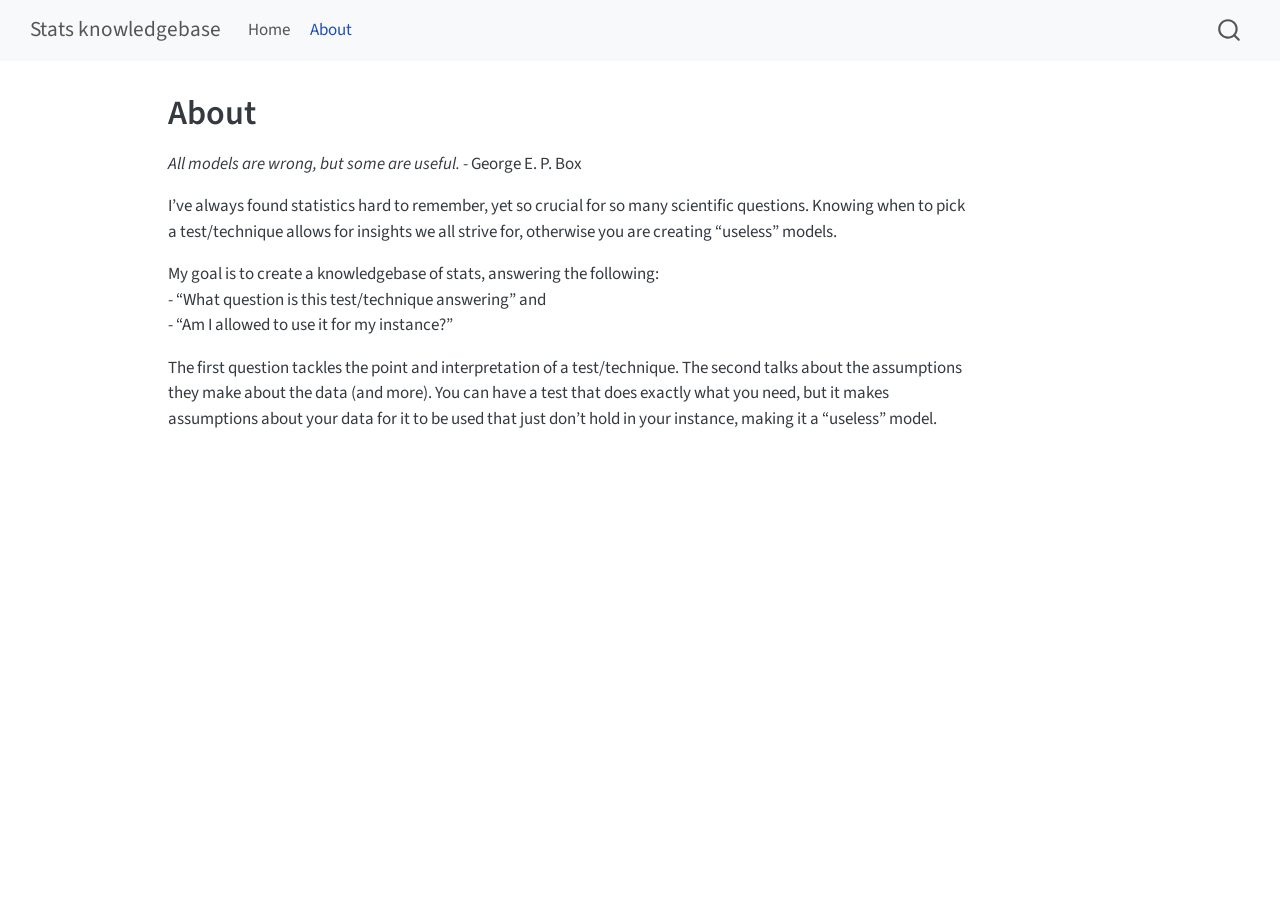
==== about.html @ cfa9640a "Built site for gh-pages" ====
<!DOCTYPE html>
<html xmlns="http://www.w3.org/1999/xhtml" lang="en" xml:lang="en"><head>

<meta charset="utf-8">
<meta name="generator" content="quarto-1.9.38">

<meta name="viewport" content="width=device-width, initial-scale=1.0, user-scalable=yes">


<title>About – Stats knowledgebase</title>
<style>
/* Default styles provided by pandoc.
** See https://pandoc.org/MANUAL.html#variables-for-html for config info.
*/
code{white-space: pre-wrap;}
span.smallcaps{font-variant: small-caps;}
div.columns{display: flex; gap: min(4vw, 1.5em);}
div.column{flex: auto; overflow-x: auto;}
div.hanging-indent{margin-left: 1.5em; text-indent: -1.5em;}
ul.task-list{list-style: none;}
ul.task-list li input[type="checkbox"] {
  width: 0.8em;
  margin: 0 0.8em 0.2em -1em; /* quarto-specific, see https://github.com/quarto-dev/quarto-cli/issues/4556 */ 
  vertical-align: middle;
}
</style>


<script src="site_libs/quarto-nav/quarto-nav.js"></script>
<script src="site_libs/quarto-nav/headroom.min.js"></script>
<script src="site_libs/clipboard/clipboard.min.js"></script>
<script src="site_libs/quarto-search/autocomplete.umd.js"></script>
<script src="site_libs/quarto-search/fuse.min.js"></script>
<script src="site_libs/quarto-search/quarto-search.js"></script>
<meta name="quarto:offset" content="./">
<script src="site_libs/quarto-html/quarto.js" type="module"></script>
<script src="site_libs/quarto-html/tabsets/tabsets.js" type="module"></script>
<script src="site_libs/quarto-html/popper.min.js"></script>
<script src="site_libs/quarto-html/tippy.umd.min.js"></script>
<script src="site_libs/quarto-html/anchor.min.js"></script>
<link href="site_libs/quarto-html/tippy.css" rel="stylesheet">
<link href="site_libs/quarto-html/quarto-syntax-highlighting-15634bcf2e68342d4ad2dfa704d543f6.css" rel="stylesheet" id="quarto-text-highlighting-styles">
<script src="site_libs/bootstrap/bootstrap.min.js"></script>
<link href="site_libs/bootstrap/bootstrap-icons.css" rel="stylesheet">
<link href="site_libs/bootstrap/bootstrap-a547dd1b4798262c927e2e52fa668cb1.min.css" rel="stylesheet" append-hash="true" id="quarto-bootstrap" data-mode="light">
<script id="quarto-search-options" type="application/json">{
  "location": "navbar",
  "copy-button": false,
  "collapse-after": 3,
  "panel-placement": "end",
  "type": "overlay",
  "limit": 50,
  "keyboard-shortcut": [
    "f",
    "/",
    "s"
  ],
  "show-item-context": false,
  "language": {
    "search-no-results-text": "No results",
    "search-matching-documents-text": "matching documents",
    "search-copy-link-title": "Copy link to search",
    "search-hide-matches-text": "Hide additional matches",
    "search-more-match-text": "more match in this document",
    "search-more-matches-text": "more matches in this document",
    "search-clear-button-title": "Clear",
    "search-text-placeholder": "",
    "search-detached-cancel-button-title": "Cancel",
    "search-submit-button-title": "Submit",
    "search-label": "Search"
  }
}</script>
<script>
function goToTab(tabId) {
  const tab = document.getElementById(tabId);
  if (tab) {
    tab.click();
    tab.scrollIntoView({ behavior: 'smooth', block: 'start' });
  }
}
</script>


<link rel="stylesheet" href="styles.css">
</head>

<body class="nav-fixed quarto-light">

<div id="quarto-search-results"></div>
  <header id="quarto-header" class="headroom fixed-top">
    <nav class="navbar navbar-expand-lg " data-bs-theme="dark">
      <div class="navbar-container container-fluid">
      <div class="navbar-brand-container mx-auto">
    <a class="navbar-brand" href="./index.html">
    <span class="navbar-title">Stats knowledgebase</span>
    </a>
  </div>
            <div id="quarto-search" class="" title="Search"></div>
          <button class="navbar-toggler" type="button" data-bs-toggle="collapse" data-bs-target="#navbarCollapse" aria-controls="navbarCollapse" role="menu" aria-expanded="false" aria-label="Toggle navigation" onclick="if (window.quartoToggleHeadroom) { window.quartoToggleHeadroom(); }">
  <span class="navbar-toggler-icon"></span>
</button>
          <div class="collapse navbar-collapse" id="navbarCollapse">
            <ul class="navbar-nav navbar-nav-scroll me-auto">
  <li class="nav-item">
    <a class="nav-link" href="./index.html"> 
<span class="menu-text">Home</span></a>
  </li>  
  <li class="nav-item">
    <a class="nav-link active" href="./about.html" aria-current="page"> 
<span class="menu-text">About</span></a>
  </li>  
</ul>
          </div> <!-- /navcollapse -->
            <div class="quarto-navbar-tools">
</div>
      </div> <!-- /container-fluid -->
    </nav>
</header>
<!-- content -->
<div id="quarto-content" class="quarto-container page-columns page-rows-contents page-layout-article page-navbar">
<!-- sidebar -->
<!-- margin-sidebar -->
    <div id="quarto-margin-sidebar" class="sidebar margin-sidebar zindex-bottom">
        
    </div>
<!-- main -->
<main class="content" id="quarto-document-content">

<header id="title-block-header" class="quarto-title-block default">
<div class="quarto-title">
<h1 class="title">About</h1>
</div>



<div class="quarto-title-meta">

    
  
    
  </div>
  


</header>


<p><em>All models are wrong, but some are useful.</em> - George E. P. Box</p>
<p>I’ve always found statistics hard to remember, yet so crucial for so many scientific questions. Knowing when to pick a test/technique allows for insights we all strive for, otherwise you are creating “useless” models.</p>
<p>My goal is to create a knowledgebase of stats, answering the following:<br>
- “What question is this test/technique answering” and<br>
- “Am I allowed to use it for my instance?”</p>
<p>The first question tackles the point and interpretation of a test/technique. The second talks about the assumptions they make about the data (and more). You can have a test that does exactly what you need, but it makes assumptions about your data for it to be used that just don’t hold in your instance, making it a “useless” model.</p>



</main> <!-- /main -->
<script id="quarto-html-after-body" type="application/javascript">
  window.document.addEventListener("DOMContentLoaded", function (event) {
    const icon = "";
    const anchorJS = new window.AnchorJS();
    anchorJS.options = {
      placement: 'right',
      icon: icon
    };
    anchorJS.add('.anchored');
    const isCodeAnnotation = (el) => {
      for (const clz of el.classList) {
        if (clz.startsWith('code-annotation-')) {                     
          return true;
        }
      }
      return false;
    }
    const onCopySuccess = function(e) {
      // button target
      const button = e.trigger;
      // don't keep focus
      button.blur();
      // flash "checked"
      button.classList.add('code-copy-button-checked');
      var currentTitle = button.getAttribute("title");
      button.setAttribute("title", "Copied!");
      let tooltip;
      if (window.bootstrap) {
        button.setAttribute("data-bs-toggle", "tooltip");
        button.setAttribute("data-bs-placement", "left");
        button.setAttribute("data-bs-title", "Copied!");
        tooltip = new bootstrap.Tooltip(button, 
          { trigger: "manual", 
            customClass: "code-copy-button-tooltip",
            offset: [0, -8]});
        tooltip.show();    
      }
      setTimeout(function() {
        if (tooltip) {
          tooltip.hide();
          button.removeAttribute("data-bs-title");
          button.removeAttribute("data-bs-toggle");
          button.removeAttribute("data-bs-placement");
        }
        button.setAttribute("title", currentTitle);
        button.classList.remove('code-copy-button-checked');
      }, 1000);
      // clear code selection
      e.clearSelection();
    }
    const getTextToCopy = function(trigger) {
      const outerScaffold = trigger.parentElement.cloneNode(true);
      const codeEl = outerScaffold.querySelector('code');
      for (const childEl of codeEl.children) {
        if (isCodeAnnotation(childEl)) {
          childEl.remove();
        }
      }
      return codeEl.innerText;
    }
    const clipboard = new window.ClipboardJS('.code-copy-button:not([data-in-quarto-modal])', {
      text: getTextToCopy
    });
    clipboard.on('success', onCopySuccess);
    if (window.document.getElementById('quarto-embedded-source-code-modal')) {
      const clipboardModal = new window.ClipboardJS('.code-copy-button[data-in-quarto-modal]', {
        text: getTextToCopy,
        container: window.document.getElementById('quarto-embedded-source-code-modal')
      });
      clipboardModal.on('success', onCopySuccess);
    }
      var localhostRegex = new RegExp(/^(?:http|https):\/\/localhost\:?[0-9]*\//);
      var mailtoRegex = new RegExp(/^mailto:/);
        var filterRegex = new RegExp("https:\/\/KatStan\.github\.io\/stats-knowledge\/");
      var isInternal = (href) => {
          return filterRegex.test(href) || localhostRegex.test(href) || mailtoRegex.test(href);
      }
      // Inspect non-navigation links and adorn them if external
     var links = window.document.querySelectorAll('a[href]:not(.nav-link):not(.navbar-brand):not(.toc-action):not(.sidebar-link):not(.sidebar-item-toggle):not(.pagination-link):not(.no-external):not([aria-hidden]):not(.dropdown-item):not(.quarto-navigation-tool):not(.about-link)');
      for (var i=0; i<links.length; i++) {
        const link = links[i];
        if (!isInternal(link.href)) {
          // undo the damage that might have been done by quarto-nav.js in the case of
          // links that we want to consider external
          if (link.dataset.originalHref !== undefined) {
            link.href = link.dataset.originalHref;
          }
        }
      }
    function tippyHover(el, contentFn, onTriggerFn, onUntriggerFn) {
      const config = {
        allowHTML: true,
        maxWidth: 500,
        delay: 100,
        arrow: false,
        appendTo: function(el) {
            return el.parentElement;
        },
        interactive: true,
        interactiveBorder: 10,
        theme: 'quarto',
        placement: 'bottom-start',
      };
      if (contentFn) {
        config.content = contentFn;
      }
      if (onTriggerFn) {
        config.onTrigger = onTriggerFn;
      }
      if (onUntriggerFn) {
        config.onUntrigger = onUntriggerFn;
      }
      window.tippy(el, config); 
    }
    const noterefs = window.document.querySelectorAll('a[role="doc-noteref"]');
    for (var i=0; i<noterefs.length; i++) {
      const ref = noterefs[i];
      tippyHover(ref, function() {
        // use id or data attribute instead here
        let href = ref.getAttribute('data-footnote-href') || ref.getAttribute('href');
        try { href = new URL(href).hash; } catch {}
        const id = href.replace(/^#\/?/, "");
        const note = window.document.getElementById(id);
        if (note) {
          return note.innerHTML;
        } else {
          return "";
        }
      });
    }
    const xrefs = window.document.querySelectorAll('a.quarto-xref');
    const processXRef = (id, note) => {
      // Strip column container classes
      const stripColumnClz = (el) => {
        el.classList.remove("page-full", "page-columns");
        if (el.children) {
          for (const child of el.children) {
            stripColumnClz(child);
          }
        }
      }
      stripColumnClz(note)
      if (id === null || id.startsWith('sec-')) {
        // Special case sections, only their first couple elements
        const container = document.createElement("div");
        if (note.children && note.children.length > 2) {
          container.appendChild(note.children[0].cloneNode(true));
          for (let i = 1; i < note.children.length; i++) {
            const child = note.children[i];
            if (child.tagName === "P" && child.innerText === "") {
              continue;
            } else {
              container.appendChild(child.cloneNode(true));
              break;
            }
          }
          if (window.Quarto?.typesetMath) {
            window.Quarto.typesetMath(container);
          }
          return container.innerHTML
        } else {
          if (window.Quarto?.typesetMath) {
            window.Quarto.typesetMath(note);
          }
          return note.innerHTML;
        }
      } else {
        // Remove any anchor links if they are present
        const anchorLink = note.querySelector('a.anchorjs-link');
        if (anchorLink) {
          anchorLink.remove();
        }
        if (window.Quarto?.typesetMath) {
          window.Quarto.typesetMath(note);
        }
        if (note.classList.contains("callout")) {
          return note.outerHTML;
        } else {
          return note.innerHTML;
        }
      }
    }
    for (var i=0; i<xrefs.length; i++) {
      const xref = xrefs[i];
      tippyHover(xref, undefined, function(instance) {
        instance.disable();
        let url = xref.getAttribute('href');
        let hash = undefined; 
        if (url.startsWith('#')) {
          hash = url;
        } else {
          try { hash = new URL(url).hash; } catch {}
        }
        if (hash) {
          const id = hash.replace(/^#\/?/, "");
          const note = window.document.getElementById(id);
          if (note !== null) {
            try {
              const html = processXRef(id, note.cloneNode(true));
              instance.setContent(html);
            } finally {
              instance.enable();
              instance.show();
            }
          } else {
            // See if we can fetch this
            fetch(url.split('#')[0])
            .then(res => res.text())
            .then(html => {
              const parser = new DOMParser();
              const htmlDoc = parser.parseFromString(html, "text/html");
              const note = htmlDoc.getElementById(id);
              if (note !== null) {
                const html = processXRef(id, note);
                instance.setContent(html);
              } 
            }).finally(() => {
              instance.enable();
              instance.show();
            });
          }
        } else {
          // See if we can fetch a full url (with no hash to target)
          // This is a special case and we should probably do some content thinning / targeting
          fetch(url)
          .then(res => res.text())
          .then(html => {
            const parser = new DOMParser();
            const htmlDoc = parser.parseFromString(html, "text/html");
            const note = htmlDoc.querySelector('main.content');
            if (note !== null) {
              // This should only happen for chapter cross references
              // (since there is no id in the URL)
              // remove the first header
              if (note.children.length > 0 && note.children[0].tagName === "HEADER") {
                note.children[0].remove();
              }
              const html = processXRef(null, note);
              instance.setContent(html);
            } 
          }).finally(() => {
            instance.enable();
            instance.show();
          });
        }
      }, function(instance) {
      });
    }
        let selectedAnnoteEl;
        const selectorForAnnotation = ( cell, annotation) => {
          let cellAttr = 'data-code-cell="' + cell + '"';
          let lineAttr = 'data-code-annotation="' +  annotation + '"';
          const selector = 'span[' + cellAttr + '][' + lineAttr + ']';
          return selector;
        }
        const selectCodeLines = (annoteEl) => {
          const doc = window.document;
          const targetCell = annoteEl.getAttribute("data-target-cell");
          const targetAnnotation = annoteEl.getAttribute("data-target-annotation");
          const annoteSpan = window.document.querySelector(selectorForAnnotation(targetCell, targetAnnotation));
          const lines = annoteSpan.getAttribute("data-code-lines").split(",");
          const lineIds = lines.map((line) => {
            return targetCell + "-" + line;
          })
          let top = null;
          let height = null;
          let parent = null;
          if (lineIds.length > 0) {
              //compute the position of the single el (top and bottom and make a div)
              const el = window.document.getElementById(lineIds[0]);
              top = el.offsetTop;
              height = el.offsetHeight;
              parent = el.parentElement.parentElement;
            if (lineIds.length > 1) {
              const lastEl = window.document.getElementById(lineIds[lineIds.length - 1]);
              const bottom = lastEl.offsetTop + lastEl.offsetHeight;
              height = bottom - top;
            }
            if (top !== null && height !== null && parent !== null) {
              // cook up a div (if necessary) and position it 
              let div = window.document.getElementById("code-annotation-line-highlight");
              if (div === null) {
                div = window.document.createElement("div");
                div.setAttribute("id", "code-annotation-line-highlight");
                div.style.position = 'absolute';
                parent.appendChild(div);
              }
              div.style.top = top - 2 + "px";
              div.style.height = height + 4 + "px";
              div.style.left = 0;
              let gutterDiv = window.document.getElementById("code-annotation-line-highlight-gutter");
              if (gutterDiv === null) {
                gutterDiv = window.document.createElement("div");
                gutterDiv.setAttribute("id", "code-annotation-line-highlight-gutter");
                gutterDiv.style.position = 'absolute';
                const codeCell = window.document.getElementById(targetCell);
                const gutter = codeCell.querySelector('.code-annotation-gutter');
                gutter.appendChild(gutterDiv);
              }
              gutterDiv.style.top = top - 2 + "px";
              gutterDiv.style.height = height + 4 + "px";
            }
            selectedAnnoteEl = annoteEl;
          }
        };
        const unselectCodeLines = () => {
          const elementsIds = ["code-annotation-line-highlight", "code-annotation-line-highlight-gutter"];
          elementsIds.forEach((elId) => {
            const div = window.document.getElementById(elId);
            if (div) {
              div.remove();
            }
          });
          selectedAnnoteEl = undefined;
        };
          // Handle positioning of the toggle
      window.addEventListener(
        "resize",
        throttle(() => {
          elRect = undefined;
          if (selectedAnnoteEl) {
            selectCodeLines(selectedAnnoteEl);
          }
        }, 10)
      );
      function throttle(fn, ms) {
      let throttle = false;
      let timer;
        return (...args) => {
          if(!throttle) { // first call gets through
              fn.apply(this, args);
              throttle = true;
          } else { // all the others get throttled
              if(timer) clearTimeout(timer); // cancel #2
              timer = setTimeout(() => {
                fn.apply(this, args);
                timer = throttle = false;
              }, ms);
          }
        };
      }
        // Attach click handler to the DT
        const annoteDls = window.document.querySelectorAll('dt[data-target-cell]');
        for (const annoteDlNode of annoteDls) {
          annoteDlNode.addEventListener('click', (event) => {
            const clickedEl = event.target;
            if (clickedEl !== selectedAnnoteEl) {
              unselectCodeLines();
              const activeEl = window.document.querySelector('dt[data-target-cell].code-annotation-active');
              if (activeEl) {
                activeEl.classList.remove('code-annotation-active');
              }
              selectCodeLines(clickedEl);
              clickedEl.classList.add('code-annotation-active');
            } else {
              // Unselect the line
              unselectCodeLines();
              clickedEl.classList.remove('code-annotation-active');
            }
          });
        }
    const findCites = (el) => {
      const parentEl = el.parentElement;
      if (parentEl) {
        const cites = parentEl.dataset.cites;
        if (cites) {
          return {
            el,
            cites: cites.split(' ')
          };
        } else {
          return findCites(el.parentElement)
        }
      } else {
        return undefined;
      }
    };
    var bibliorefs = window.document.querySelectorAll('a[role="doc-biblioref"]');
    for (var i=0; i<bibliorefs.length; i++) {
      const ref = bibliorefs[i];
      const citeInfo = findCites(ref);
      if (citeInfo) {
        tippyHover(citeInfo.el, function() {
          var popup = window.document.createElement('div');
          citeInfo.cites.forEach(function(cite) {
            var citeDiv = window.document.createElement('div');
            citeDiv.classList.add('hanging-indent');
            citeDiv.classList.add('csl-entry');
            var biblioDiv = window.document.getElementById('ref-' + cite);
            if (biblioDiv) {
              citeDiv.innerHTML = biblioDiv.innerHTML;
            }
            popup.appendChild(citeDiv);
          });
          return popup.innerHTML;
        });
      }
    }
  });
  </script>
</div> <!-- /content -->




</body></html>
---- site_libs/quarto-html/tippy.css ----
.tippy-box[data-animation=fade][data-state=hidden]{opacity:0}[data-tippy-root]{max-width:calc(100vw - 10px)}.tippy-box{position:relative;background-color:#333;color:#fff;border-radius:4px;font-size:14px;line-height:1.4;white-space:normal;outline:0;transition-property:transform,visibility,opacity}.tippy-box[data-placement^=top]>.tippy-arrow{bottom:0}.tippy-box[data-placement^=top]>.tippy-arrow:before{bottom:-7px;left:0;border-width:8px 8px 0;border-top-color:initial;transform-origin:center top}.tippy-box[data-placement^=bottom]>.tippy-arrow{top:0}.tippy-box[data-placement^=bottom]>.tippy-arrow:before{top:-7px;left:0;border-width:0 8px 8px;border-bottom-color:initial;transform-origin:center bottom}.tippy-box[data-placement^=left]>.tippy-arrow{right:0}.tippy-box[data-placement^=left]>.tippy-arrow:before{border-width:8px 0 8px 8px;border-left-color:initial;right:-7px;transform-origin:center left}.tippy-box[data-placement^=right]>.tippy-arrow{left:0}.tippy-box[data-placement^=right]>.tippy-arrow:before{left:-7px;border-width:8px 8px 8px 0;border-right-color:initial;transform-origin:center right}.tippy-box[data-inertia][data-state=visible]{transition-timing-function:cubic-bezier(.54,1.5,.38,1.11)}.tippy-arrow{width:16px;height:16px;color:#333}.tippy-arrow:before{content:"";position:absolute;border-color:transparent;border-style:solid}.tippy-content{position:relative;padding:5px 9px;z-index:1}
---- site_libs/quarto-html/quarto-syntax-highlighting-15634bcf2e68342d4ad2dfa704d543f6.css ----
/* quarto syntax highlight colors */
:root {
  --quarto-hl-ot-color: #003B4F;
  --quarto-hl-at-color: #657422;
  --quarto-hl-ss-color: #20794D;
  --quarto-hl-an-color: #5E5E5E;
  --quarto-hl-fu-color: #4758AB;
  --quarto-hl-st-color: #20794D;
  --quarto-hl-cf-color: #003B4F;
  --quarto-hl-op-color: #5E5E5E;
  --quarto-hl-er-color: #AD0000;
  --quarto-hl-bn-color: #AD0000;
  --quarto-hl-al-color: #AD0000;
  --quarto-hl-va-color: #111111;
  --quarto-hl-bu-color: inherit;
  --quarto-hl-ex-color: inherit;
  --quarto-hl-pp-color: #AD0000;
  --quarto-hl-in-color: #5E5E5E;
  --quarto-hl-vs-color: #20794D;
  --quarto-hl-wa-color: #5E5E5E;
  --quarto-hl-do-color: #5E5E5E;
  --quarto-hl-im-color: #00769E;
  --quarto-hl-ch-color: #20794D;
  --quarto-hl-dt-color: #AD0000;
  --quarto-hl-fl-color: #AD0000;
  --quarto-hl-co-color: #5E5E5E;
  --quarto-hl-cv-color: #5E5E5E;
  --quarto-hl-cn-color: #8f5902;
  --quarto-hl-sc-color: #5E5E5E;
  --quarto-hl-dv-color: #AD0000;
  --quarto-hl-kw-color: #003B4F;
}

/* other quarto variables */
:root {
  --quarto-font-monospace: SFMono-Regular, Menlo, Monaco, Consolas, "Liberation Mono", "Courier New", monospace;
}

/* syntax highlight based on Pandoc's rules */
pre > code.sourceCode > span {
  color: #003B4F;
}

code.sourceCode > span {
  color: #003B4F;
}

div.sourceCode,
div.sourceCode pre.sourceCode {
  color: #003B4F;
}

/* Normal */
code span {
  color: #003B4F;
}

/* Alert */
code span.al {
  color: #AD0000;
  font-style: inherit;
}

/* Annotation */
code span.an {
  color: #5E5E5E;
  font-style: inherit;
}

/* Attribute */
code span.at {
  color: #657422;
  font-style: inherit;
}

/* BaseN */
code span.bn {
  color: #AD0000;
  font-style: inherit;
}

/* BuiltIn */
code span.bu {
  font-style: inherit;
}

/* ControlFlow */
code span.cf {
  color: #003B4F;
  font-weight: bold;
  font-style: inherit;
}

/* Char */
code span.ch {
  color: #20794D;
  font-style: inherit;
}

/* Constant */
code span.cn {
  color: #8f5902;
  font-style: inherit;
}

/* Comment */
code span.co {
  color: #5E5E5E;
  font-style: inherit;
}

/* CommentVar */
code span.cv {
  color: #5E5E5E;
  font-style: italic;
}

/* Documentation */
code span.do {
  color: #5E5E5E;
  font-style: italic;
}

/* DataType */
code span.dt {
  color: #AD0000;
  font-style: inherit;
}

/* DecVal */
code span.dv {
  color: #AD0000;
  font-style: inherit;
}

/* Error */
code span.er {
  color: #AD0000;
  font-style: inherit;
}

/* Extension */
code span.ex {
  font-style: inherit;
}

/* Float */
code span.fl {
  color: #AD0000;
  font-style: inherit;
}

/* Function */
code span.fu {
  color: #4758AB;
  font-style: inherit;
}

/* Import */
code span.im {
  color: #00769E;
  font-style: inherit;
}

/* Information */
code span.in {
  color: #5E5E5E;
  font-style: inherit;
}

/* Keyword */
code span.kw {
  color: #003B4F;
  font-weight: bold;
  font-style: inherit;
}

/* Operator */
code span.op {
  color: #5E5E5E;
  font-style: inherit;
}

/* Other */
code span.ot {
  color: #003B4F;
  font-style: inherit;
}

/* Preprocessor */
code span.pp {
  color: #AD0000;
  font-style: inherit;
}

/* SpecialChar */
code span.sc {
  color: #5E5E5E;
  font-style: inherit;
}

/* SpecialString */
code span.ss {
  color: #20794D;
  font-style: inherit;
}

/* String */
code span.st {
  color: #20794D;
  font-style: inherit;
}

/* Variable */
code span.va {
  color: #111111;
  font-style: inherit;
}

/* VerbatimString */
code span.vs {
  color: #20794D;
  font-style: inherit;
}

/* Warning */
code span.wa {
  color: #5E5E5E;
  font-style: italic;
}

.prevent-inlining {
  content: "</";
}

/*# sourceMappingURL=f23921c56f73e400b49028c9186a1aa0.css.map */
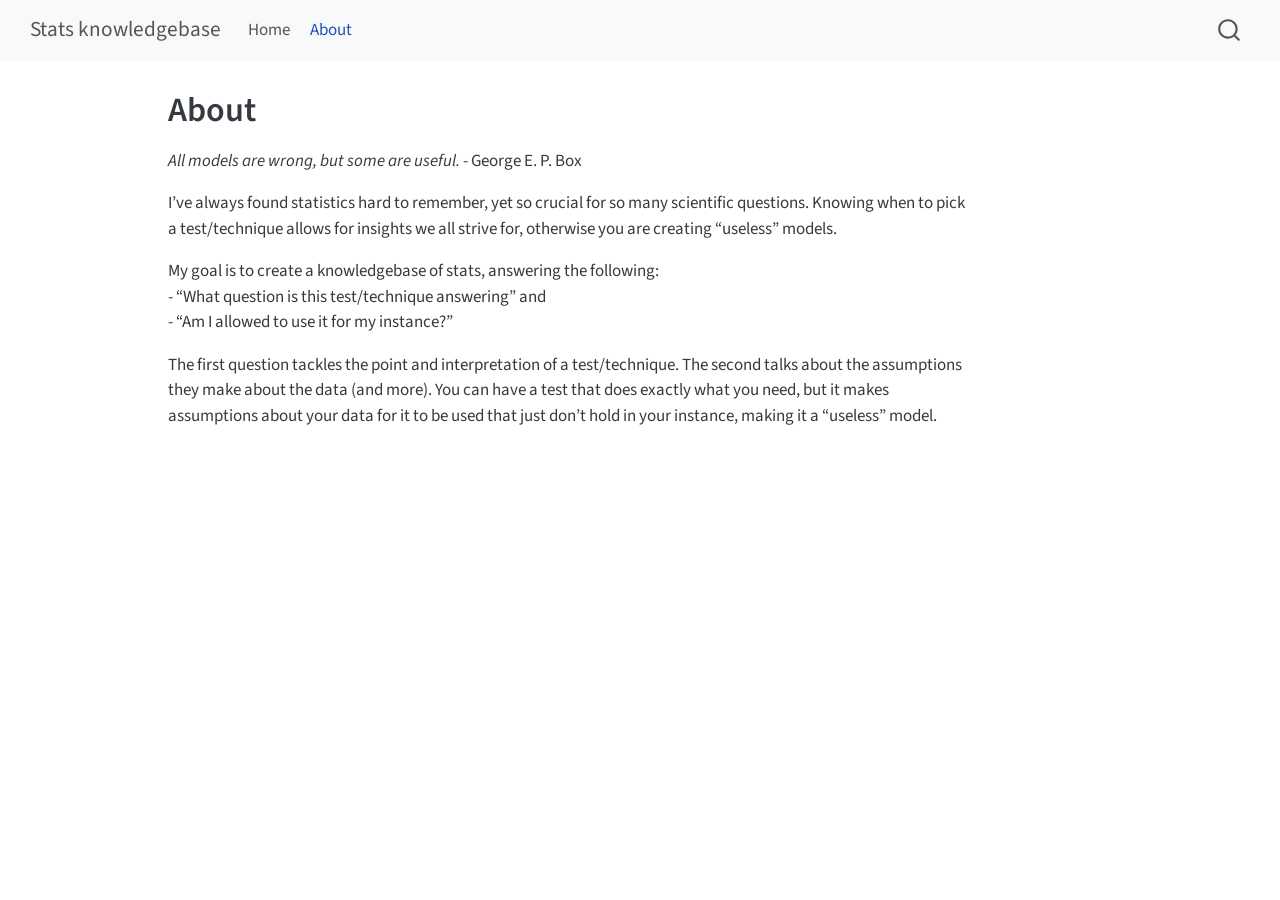
==== commit d5dad0be: "Built site for gh-pages" ====
--- a/about.html
+++ b/about.html
@@ -2,7 +2,7 @@
 <html xmlns="http://www.w3.org/1999/xhtml" lang="en" xml:lang="en"><head>
 
 <meta charset="utf-8">
-<meta name="generator" content="quarto-1.9.38">
+<meta name="generator" content="quarto-1.10.18">
 
 <meta name="viewport" content="width=device-width, initial-scale=1.0, user-scalable=yes">
 
@@ -12,10 +12,13 @@
 /* Default styles provided by pandoc.
 ** See https://pandoc.org/MANUAL.html#variables-for-html for config info.
 */
-code{white-space: pre-wrap;}
 span.smallcaps{font-variant: small-caps;}
-div.columns{display: flex; gap: min(4vw, 1.5em);}
-div.column{flex: auto; overflow-x: auto;}
+div.columns{display: flex; gap: 1.5em;}
+div.column{flex: auto;}
+@media screen {
+div.columns{gap: min(4vw, 1.5em);}
+div.column{overflow-x: auto;}
+}
 div.hanging-indent{margin-left: 1.5em; text-indent: -1.5em;}
 ul.task-list{list-style: none;}
 ul.task-list li input[type="checkbox"] {
@@ -39,10 +42,10 @@
 <script src="site_libs/quarto-html/tippy.umd.min.js"></script>
 <script src="site_libs/quarto-html/anchor.min.js"></script>
 <link href="site_libs/quarto-html/tippy.css" rel="stylesheet">
-<link href="site_libs/quarto-html/quarto-syntax-highlighting-15634bcf2e68342d4ad2dfa704d543f6.css" rel="stylesheet" id="quarto-text-highlighting-styles">
+<link href="site_libs/quarto-html/quarto-syntax-highlighting-64a204ab8560d761af7679ceaba22944.css" rel="stylesheet" id="quarto-text-highlighting-styles">
 <script src="site_libs/bootstrap/bootstrap.min.js"></script>
 <link href="site_libs/bootstrap/bootstrap-icons.css" rel="stylesheet">
-<link href="site_libs/bootstrap/bootstrap-a547dd1b4798262c927e2e52fa668cb1.min.css" rel="stylesheet" append-hash="true" id="quarto-bootstrap" data-mode="light">
+<link href="site_libs/bootstrap/bootstrap-6ac2aec46ad7f46b16024ee4409aa65c.min.css" rel="stylesheet" append-hash="true" id="quarto-bootstrap" data-mode="light">
 <script id="quarto-search-options" type="application/json">{
   "location": "navbar",
   "copy-button": false,
--- a/site_libs/quarto-html/quarto-syntax-highlighting-64a204ab8560d761af7679ceaba22944.css
+++ b/site_libs/quarto-html/quarto-syntax-highlighting-64a204ab8560d761af7679ceaba22944.css
@@ -0,0 +1,236 @@
+/* quarto syntax highlight colors */
+:root {
+  --quarto-hl-ot-color: #003B4F;
+  --quarto-hl-at-color: #657422;
+  --quarto-hl-ss-color: #20794D;
+  --quarto-hl-an-color: #5E5E5E;
+  --quarto-hl-fu-color: #4758AB;
+  --quarto-hl-st-color: #20794D;
+  --quarto-hl-cf-color: #003B4F;
+  --quarto-hl-op-color: #5E5E5E;
+  --quarto-hl-er-color: #AD0000;
+  --quarto-hl-bn-color: #AD0000;
+  --quarto-hl-al-color: #AD0000;
+  --quarto-hl-va-color: #111111;
+  --quarto-hl-bu-color: inherit;
+  --quarto-hl-ex-color: inherit;
+  --quarto-hl-pp-color: #AD0000;
+  --quarto-hl-in-color: #5E5E5E;
+  --quarto-hl-vs-color: #20794D;
+  --quarto-hl-wa-color: #5E5E5E;
+  --quarto-hl-do-color: #5E5E5E;
+  --quarto-hl-im-color: #00769E;
+  --quarto-hl-ch-color: #20794D;
+  --quarto-hl-dt-color: #AD0000;
+  --quarto-hl-fl-color: #AD0000;
+  --quarto-hl-co-color: #5E5E5E;
+  --quarto-hl-cv-color: #5E5E5E;
+  --quarto-hl-cn-color: #8f5902;
+  --quarto-hl-sc-color: #5E5E5E;
+  --quarto-hl-dv-color: #AD0000;
+  --quarto-hl-kw-color: #003B4F;
+}
+
+/* other quarto variables */
+:root {
+  --quarto-font-monospace: SFMono-Regular, Menlo, Monaco, Consolas, "Liberation Mono", "Courier New", monospace;
+}
+
+/* syntax highlight based on Pandoc's rules */
+pre > code.sourceCode > span {
+  color: #003B4F;
+}
+
+code.sourceCode > span {
+  color: #003B4F;
+}
+
+div.sourceCode,
+div.sourceCode pre.sourceCode {
+  color: #003B4F;
+}
+
+/* Normal */
+code span {
+  color: #003B4F;
+}
+
+/* Alert */
+code span.al {
+  color: #AD0000;
+  font-style: inherit;
+}
+
+/* Annotation */
+code span.an {
+  color: #5E5E5E;
+  font-style: inherit;
+}
+
+/* Attribute */
+code span.at {
+  color: #657422;
+  font-style: inherit;
+}
+
+/* BaseN */
+code span.bn {
+  color: #AD0000;
+  font-style: inherit;
+}
+
+/* BuiltIn */
+code span.bu {
+  font-style: inherit;
+}
+
+/* ControlFlow */
+code span.cf {
+  color: #003B4F;
+  font-weight: bold;
+  font-style: inherit;
+}
+
+/* Char */
+code span.ch {
+  color: #20794D;
+  font-style: inherit;
+}
+
+/* Constant */
+code span.cn {
+  color: #8f5902;
+  font-style: inherit;
+}
+
+/* Comment */
+code span.co {
+  color: #5E5E5E;
+  font-style: inherit;
+}
+
+/* CommentVar */
+code span.cv {
+  color: #5E5E5E;
+  font-style: italic;
+}
+
+/* Documentation */
+code span.do {
+  color: #5E5E5E;
+  font-style: italic;
+}
+
+/* DataType */
+code span.dt {
+  color: #AD0000;
+  font-style: inherit;
+}
+
+/* DecVal */
+code span.dv {
+  color: #AD0000;
+  font-style: inherit;
+}
+
+/* Error */
+code span.er {
+  color: #AD0000;
+  font-style: inherit;
+}
+
+/* Extension */
+code span.ex {
+  font-style: inherit;
+}
+
+/* Float */
+code span.fl {
+  color: #AD0000;
+  font-style: inherit;
+}
+
+/* Function */
+code span.fu {
+  color: #4758AB;
+  font-style: inherit;
+}
+
+/* Import */
+code span.im {
+  color: #00769E;
+  font-style: inherit;
+}
+
+/* Information */
+code span.in {
+  color: #5E5E5E;
+  font-style: inherit;
+}
+
+/* Keyword */
+code span.kw {
+  color: #003B4F;
+  font-weight: bold;
+  font-style: inherit;
+}
+
+/* Operator */
+code span.op {
+  color: #5E5E5E;
+  font-style: inherit;
+}
+
+/* Other */
+code span.ot {
+  color: #003B4F;
+  font-style: inherit;
+}
+
+/* Preprocessor */
+code span.pp {
+  color: #AD0000;
+  font-style: inherit;
+}
+
+/* SpecialChar */
+code span.sc {
+  color: #5E5E5E;
+  font-style: inherit;
+}
+
+/* SpecialString */
+code span.ss {
+  color: #20794D;
+  font-style: inherit;
+}
+
+/* String */
+code span.st {
+  color: #20794D;
+  font-style: inherit;
+}
+
+/* Variable */
+code span.va {
+  color: #111111;
+  font-style: inherit;
+}
+
+/* VerbatimString */
+code span.vs {
+  color: #20794D;
+  font-style: inherit;
+}
+
+/* Warning */
+code span.wa {
+  color: #5E5E5E;
+  font-style: italic;
+}
+
+.prevent-inlining {
+  content: "</";
+}
+
+/*# sourceMappingURL=9d8d5bb603a83b8298b89080a598c93b.css.map */
--- a/styles.css
+++ b/styles.css
@@ -0,0 +1,6 @@
+/* css styles */
+mjx-container[display="true"] {
+  overflow-x: auto;
+  overflow-y: hidden;
+  max-width: 100%;
+}
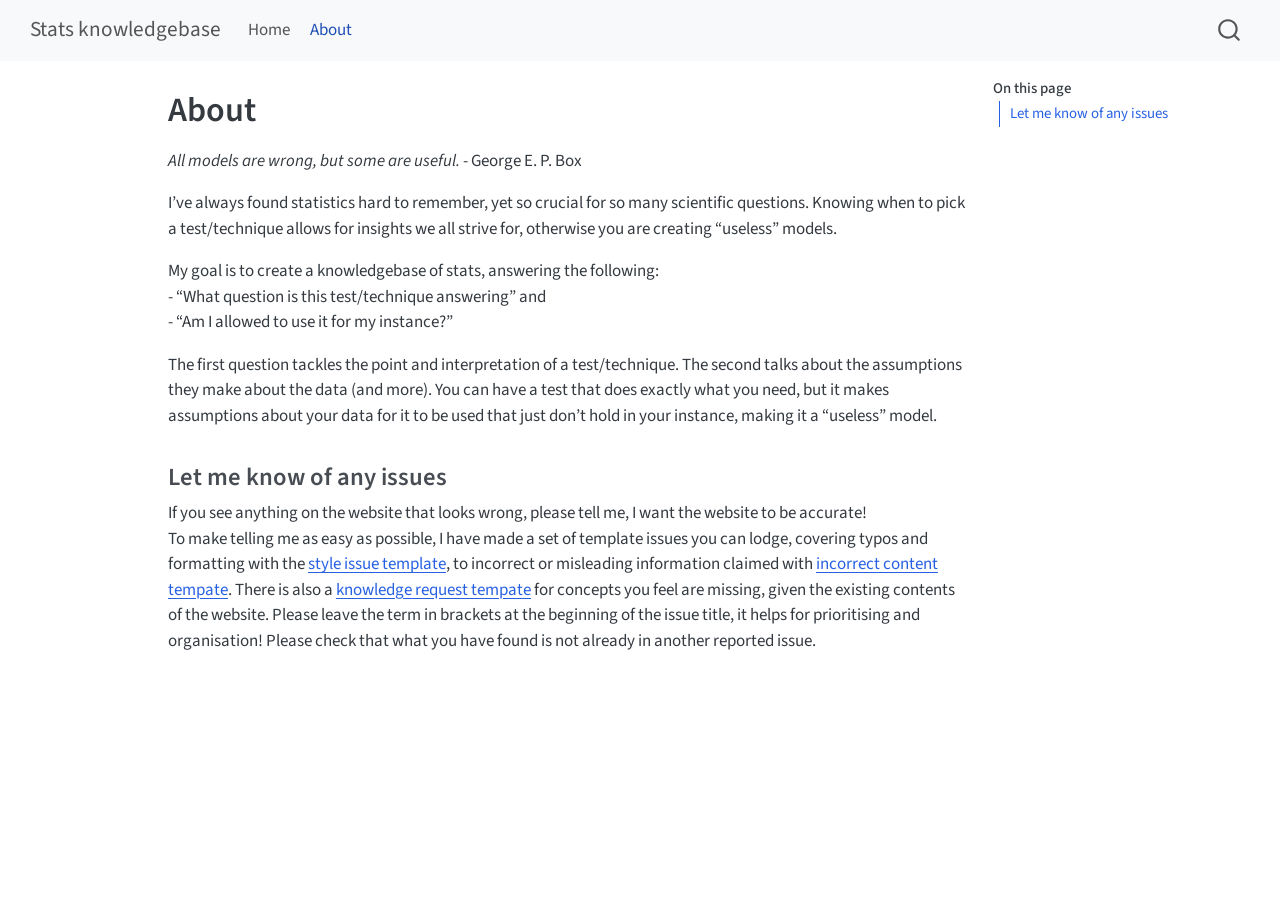
==== commit 9aaab847: "Built site for gh-pages" ====
--- a/about.html
+++ b/about.html
@@ -45,7 +45,7 @@
 <link href="site_libs/quarto-html/quarto-syntax-highlighting-64a204ab8560d761af7679ceaba22944.css" rel="stylesheet" id="quarto-text-highlighting-styles">
 <script src="site_libs/bootstrap/bootstrap.min.js"></script>
 <link href="site_libs/bootstrap/bootstrap-icons.css" rel="stylesheet">
-<link href="site_libs/bootstrap/bootstrap-6ac2aec46ad7f46b16024ee4409aa65c.min.css" rel="stylesheet" append-hash="true" id="quarto-bootstrap" data-mode="light">
+<link href="site_libs/bootstrap/bootstrap-e3adbaa939bcd423dddc8c8a834270b4.min.css" rel="stylesheet" append-hash="true" id="quarto-bootstrap" data-mode="light">
 <script id="quarto-search-options" type="application/json">{
   "location": "navbar",
   "copy-button": false,
@@ -123,8 +123,14 @@
 <div id="quarto-content" class="quarto-container page-columns page-rows-contents page-layout-article page-navbar">
 <!-- sidebar -->
 <!-- margin-sidebar -->
-    <div id="quarto-margin-sidebar" class="sidebar margin-sidebar zindex-bottom">
-        
+    <div id="quarto-margin-sidebar" class="sidebar margin-sidebar">
+        <nav id="TOC" role="doc-toc" class="toc-active">
+    <h2 id="toc-title">On this page</h2>
+   
+  <ul>
+  <li><a href="#let-me-know-of-any-issues" id="toc-let-me-know-of-any-issues" class="nav-link active" data-scroll-target="#let-me-know-of-any-issues">Let me know of any issues</a></li>
+  </ul>
+</nav>
     </div>
 <!-- main -->
 <main class="content" id="quarto-document-content">
@@ -154,8 +160,13 @@
 - “What question is this test/technique answering” and<br>
 - “Am I allowed to use it for my instance?”</p>
 <p>The first question tackles the point and interpretation of a test/technique. The second talks about the assumptions they make about the data (and more). You can have a test that does exactly what you need, but it makes assumptions about your data for it to be used that just don’t hold in your instance, making it a “useless” model.</p>
-
-
+<section id="let-me-know-of-any-issues" class="level3">
+<h3 class="anchored" data-anchor-id="let-me-know-of-any-issues">Let me know of any issues</h3>
+<p>If you see anything on the website that looks wrong, please tell me, I want the website to be accurate!<br>
+To make telling me as easy as possible, I have made a set of template issues you can lodge, covering typos and formatting with the <a href="https://github.com/KatStan/stats-knowledge/issues/new?template=style-issue-template.md">style issue template</a>, to incorrect or misleading information claimed with <a href="https://github.com/KatStan/stats-knowledge/issues/new?template=incorrect-content-template.md">incorrect content tempate</a>. There is also a <a href="https://github.com/KatStan/stats-knowledge/issues/new?template=knowledge-request-template.md">knowledge request tempate</a> for concepts you feel are missing, given the existing contents of the website. Please leave the term in brackets at the beginning of the issue title, it helps for prioritising and organisation! Please check that what you have found is not already in another reported issue.</p>
+
+
+</section>
 
 </main> <!-- /main -->
 <script id="quarto-html-after-body" type="application/javascript">
--- a/styles.css
+++ b/styles.css
@@ -3,4 +3,19 @@
   overflow-x: auto;
   overflow-y: hidden;
   max-width: 100%;
-}+}
+
+/* font size of references */
+.refs-small-text {
+  font-size: 50%;
+}
+
+/* math inline ($ only) size */
+.math.inline .MathJax {
+font-size: 90% !important;
+}
+
+/* math display ($$) size */
+.math.display .MathJax {
+    font-size: 90% !important;
+}
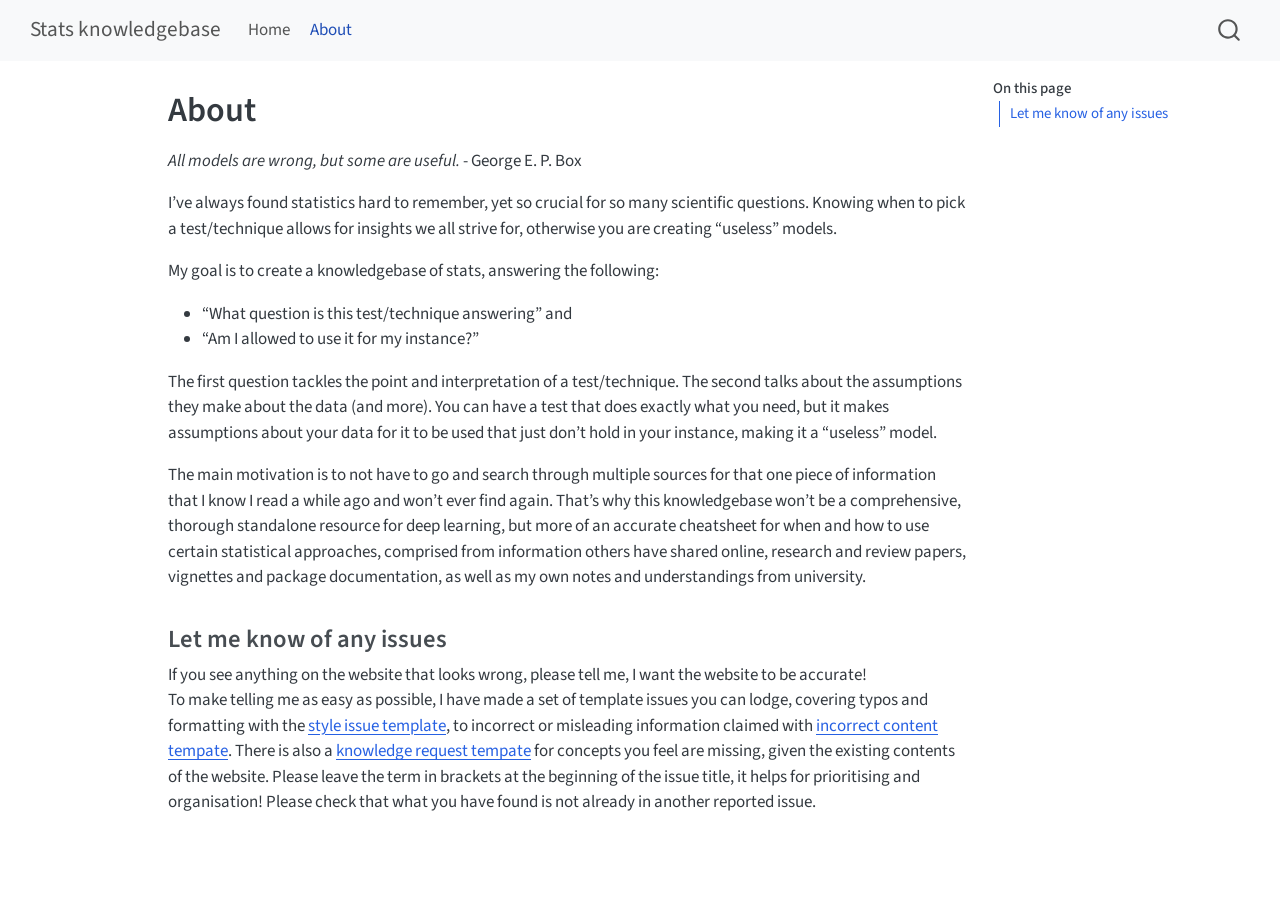
==== commit fd6dc89a: "Built site for gh-pages" ====
--- a/about.html
+++ b/about.html
@@ -156,10 +156,14 @@
 
 <p><em>All models are wrong, but some are useful.</em> - George E. P. Box</p>
 <p>I’ve always found statistics hard to remember, yet so crucial for so many scientific questions. Knowing when to pick a test/technique allows for insights we all strive for, otherwise you are creating “useless” models.</p>
-<p>My goal is to create a knowledgebase of stats, answering the following:<br>
-- “What question is this test/technique answering” and<br>
-- “Am I allowed to use it for my instance?”</p>
+<p>My goal is to create a knowledgebase of stats, answering the following:</p>
+<ul>
+<li>“What question is this test/technique answering” and<br>
+</li>
+<li>“Am I allowed to use it for my instance?”</li>
+</ul>
 <p>The first question tackles the point and interpretation of a test/technique. The second talks about the assumptions they make about the data (and more). You can have a test that does exactly what you need, but it makes assumptions about your data for it to be used that just don’t hold in your instance, making it a “useless” model.</p>
+<p>The main motivation is to not have to go and search through multiple sources for that one piece of information that I know I read a while ago and won’t ever find again. That’s why this knowledgebase won’t be a comprehensive, thorough standalone resource for deep learning, but more of an accurate cheatsheet for when and how to use certain statistical approaches, comprised from information others have shared online, research and review papers, vignettes and package documentation, as well as my own notes and understandings from university.</p>
 <section id="let-me-know-of-any-issues" class="level3">
 <h3 class="anchored" data-anchor-id="let-me-know-of-any-issues">Let me know of any issues</h3>
 <p>If you see anything on the website that looks wrong, please tell me, I want the website to be accurate!<br>
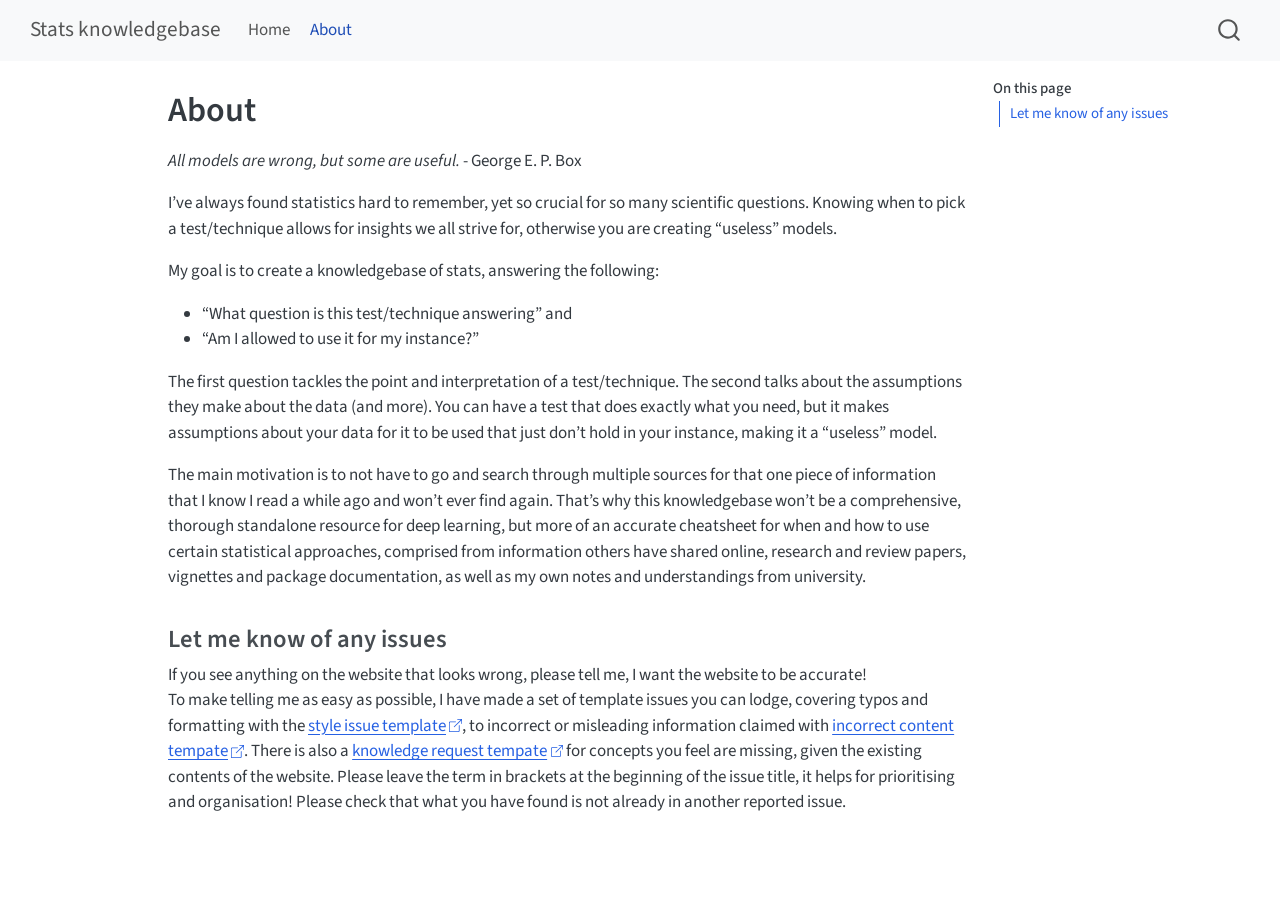
==== commit c54d97cb: "Built site for gh-pages" ====
--- a/about.html
+++ b/about.html
@@ -260,6 +260,13 @@
           if (link.dataset.originalHref !== undefined) {
             link.href = link.dataset.originalHref;
           }
+            // target, if specified
+            link.setAttribute("target", "_blank");
+            if (link.getAttribute("rel") === null) {
+              link.setAttribute("rel", "noopener");
+            }
+            // default icon
+            link.classList.add("external");
         }
       }
     function tippyHover(el, contentFn, onTriggerFn, onUntriggerFn) {
